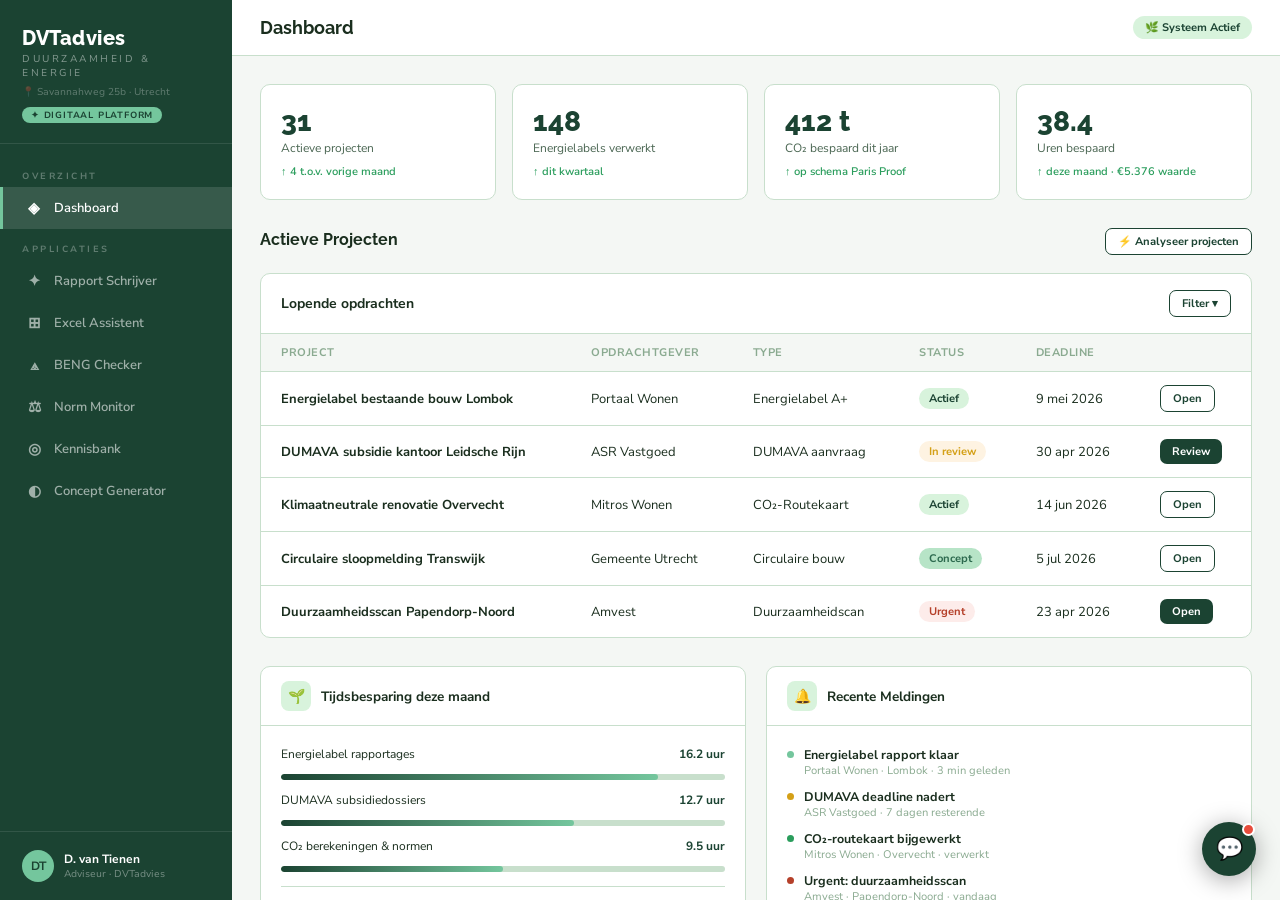
==== Enterprise Platforms/dvtadvies/index.html @ 42960a3e "Split dashboard pages into separate CSS and JS assets" ====
<!DOCTYPE html>
<html lang="nl">
<head>
<meta charset="UTF-8">
<meta name="viewport" content="width=device-width, initial-scale=1.0">
<title>DVTadvies Digitaal Platform</title>
<link href="https://fonts.googleapis.com/css2?family=Raleway:wght@400;600;700;800&family=Nunito+Sans:ital,wght@0,300;0,400;0,600;0,700;1,400&display=swap" rel="stylesheet">

<link rel="stylesheet" href="styles.css">
</head>
<body>
<div class="sidebar">
  <div class="logo-area">
    <div class="logo-text">DVTadvies</div>
    <div class="logo-sub">Duurzaamheid &amp; Energie</div>
    <div class="logo-loc">📍 Savannahweg 25b · Utrecht</div>
    <div class="ai-pill">✦ Digitaal Platform</div>
  </div>
  <nav class="nav">
    <div class="nav-section">Overzicht</div>
    <div class="nav-item active" onclick="show('dashboard',this)"><span class="nav-icon">◈</span> Dashboard</div>
    <div class="nav-section">Applicaties</div>
    <div class="nav-item" onclick="show('rapport',this)"><span class="nav-icon">✦</span> Rapport Schrijver</div>
    <div class="nav-item" onclick="show('excel',this)"><span class="nav-icon">⊞</span> Excel Assistent</div>
    <div class="nav-item" onclick="show('beng',this)"><span class="nav-icon">⟁</span> BENG Checker</div>
    <div class="nav-item" onclick="show('normen',this)"><span class="nav-icon">⚖</span> Norm Monitor</div>
    <div class="nav-item" onclick="show('kennis',this)"><span class="nav-icon">◎</span> Kennisbank</div>
    <div class="nav-item" onclick="show('concept',this)"><span class="nav-icon">◐</span> Concept Generator</div>
  </nav>
  <div class="sidebar-footer">
    <div class="user-block">
      <div class="user-av">DT</div>
      <div><div class="user-name">D. van Tienen</div><div class="user-role">Adviseur · DVTadvies</div></div>
    </div>
  </div>
</div>

<div class="main">
  <div class="topbar">
    <div class="page-title" id="ptitle">Dashboard</div>
    <div class="topbar-right">
      <div class="topbar-badge">🌿 Systeem Actief</div>
    </div>
  </div>
  <div class="content">

    <!-- DASHBOARD -->
    <div class="page active" id="page-dashboard">
      <div class="cards-grid">
        <div class="stat-card"><div class="stat-num">31</div><div class="stat-label">Actieve projecten</div><div class="stat-delta up">↑ 4 t.o.v. vorige maand</div></div>
        <div class="stat-card"><div class="stat-num">148</div><div class="stat-label">Energielabels verwerkt</div><div class="stat-delta up">↑ dit kwartaal</div></div>
        <div class="stat-card"><div class="stat-num">412 t</div><div class="stat-label">CO₂ bespaard dit jaar</div><div class="stat-delta up">↑ op schema Paris Proof</div></div>
        <div class="stat-card"><div class="stat-num">38.4</div><div class="stat-label">Uren bespaard</div><div class="stat-delta up">↑ deze maand · €5.376 waarde</div></div>
      </div>
      <div class="section-header"><div class="section-title">Actieve Projecten</div><button class="btn btn-outline btn-sm" onclick="qaAnalyse()">⚡ Analyseer projecten</button></div>
      <div class="table-card">
        <div class="table-header"><div class="table-title">Lopende opdrachten</div><button class="btn btn-outline btn-sm">Filter ▾</button></div>
        <table>
          <tr><th>Project</th><th>Opdrachtgever</th><th>Type</th><th>Status</th><th>Deadline</th><th></th></tr>
          <tr><td><strong>Energielabel bestaande bouw Lombok</strong></td><td>Portaal Wonen</td><td>Energielabel A+</td><td><span class="pill p-green">Actief</span></td><td>9 mei 2026</td><td><button class="btn btn-outline btn-sm">Open</button></td></tr>
          <tr><td><strong>DUMAVA subsidie kantoor Leidsche Rijn</strong></td><td>ASR Vastgoed</td><td>DUMAVA aanvraag</td><td><span class="pill p-amber">In review</span></td><td>30 apr 2026</td><td><button class="btn btn-primary btn-sm">Review</button></td></tr>
          <tr><td><strong>Klimaatneutrale renovatie Overvecht</strong></td><td>Mitros Wonen</td><td>CO₂-Routekaart</td><td><span class="pill p-green">Actief</span></td><td>14 jun 2026</td><td><button class="btn btn-outline btn-sm">Open</button></td></tr>
          <tr><td><strong>Circulaire sloopmelding Transwijk</strong></td><td>Gemeente Utrecht</td><td>Circulaire bouw</td><td><span class="pill p-sage">Concept</span></td><td>5 jul 2026</td><td><button class="btn btn-outline btn-sm">Open</button></td></tr>
          <tr><td><strong>Duurzaamheidsscan Papendorp-Noord</strong></td><td>Amvest</td><td>Duurzaamheidscan</td><td><span class="pill p-red">Urgent</span></td><td>23 apr 2026</td><td><button class="btn btn-primary btn-sm">Open</button></td></tr>
        </table>
      </div>
      <div class="panel-grid">
        <div class="panel">
          <div class="panel-head"><div class="panel-icon">🌱</div><div class="panel-title">Tijdsbesparing deze maand</div></div>
          <div class="panel-body">
            <div style="margin-bottom:12px;"><div style="display:flex;justify-content:space-between;font-size:12px;margin-bottom:4px;"><span>Energielabel rapportages</span><span style="font-weight:700;color:var(--forest)">16.2 uur</span></div><div class="prog-wrap"><div class="prog-bar" style="width:85%"></div></div></div>
            <div style="margin-bottom:12px;"><div style="display:flex;justify-content:space-between;font-size:12px;margin-bottom:4px;"><span>DUMAVA subsidiedossiers</span><span style="font-weight:700;color:var(--forest)">12.7 uur</span></div><div class="prog-wrap"><div class="prog-bar" style="width:66%"></div></div></div>
            <div><div style="display:flex;justify-content:space-between;font-size:12px;margin-bottom:4px;"><span>CO₂ berekeningen &amp; normen</span><span style="font-weight:700;color:var(--forest)">9.5 uur</span></div><div class="prog-wrap"><div class="prog-bar" style="width:50%"></div></div></div>
            <div style="margin-top:14px;padding-top:12px;border-top:1px solid var(--border);font-size:13px;"><strong style="color:var(--forest);font-size:18px;font-family:'Raleway',sans-serif;">38.4 uur</strong> <span style="color:var(--mid)">bespaard · €5.376 waarde</span></div>
          </div>
        </div>
        <div class="panel">
          <div class="panel-head"><div class="panel-icon">🔔</div><div class="panel-title">Recente Meldingen</div></div>
          <div class="panel-body">
            <div style="display:flex;flex-direction:column;gap:10px;">
              <div style="display:flex;gap:10px;"><div style="width:7px;height:7px;border-radius:50%;background:var(--sage);margin-top:5px;flex-shrink:0;"></div><div><div style="font-size:12.5px;font-weight:700;">Energielabel rapport klaar</div><div style="font-size:11px;color:var(--soft);">Portaal Wonen · Lombok · 3 min geleden</div></div></div>
              <div style="display:flex;gap:10px;"><div style="width:7px;height:7px;border-radius:50%;background:var(--amber);margin-top:5px;flex-shrink:0;"></div><div><div style="font-size:12.5px;font-weight:700;">DUMAVA deadline nadert</div><div style="font-size:11px;color:var(--soft);">ASR Vastgoed · 7 dagen resterende</div></div></div>
              <div style="display:flex;gap:10px;"><div style="width:7px;height:7px;border-radius:50%;background:var(--green);margin-top:5px;flex-shrink:0;"></div><div><div style="font-size:12.5px;font-weight:700;">CO₂-routekaart bijgewerkt</div><div style="font-size:11px;color:var(--soft);">Mitros Wonen · Overvecht · verwerkt</div></div></div>
              <div style="display:flex;gap:10px;"><div style="width:7px;height:7px;border-radius:50%;background:var(--red);margin-top:5px;flex-shrink:0;"></div><div><div style="font-size:12.5px;font-weight:700;">Urgent: duurzaamheidsscan</div><div style="font-size:11px;color:var(--soft);">Amvest · Papendorp-Noord · vandaag</div></div></div>
            </div>
          </div>
        </div>
      </div>
    </div>

    <!-- RAPPORT SCHRIJVER -->
    <div class="page" id="page-rapport">
      <div class="panel-grid">
        <div class="panel">
          <div class="panel-head"><div class="panel-icon">✦</div><div class="panel-title">Rapport configuratie</div></div>
          <div class="panel-body">
            <div style="margin-bottom:14px;"><label class="lbl">Rapport type</label>
              <div class="report-type-grid">
                <div class="rt-btn sel" onclick="selRT(this)"><div class="rt-title">Energielabel Rapport</div><div class="rt-sub">NTA 8800 · bestaande bouw</div></div>
                <div class="rt-btn" onclick="selRT(this)"><div class="rt-title">DUMAVA Subsidieadvies</div><div class="rt-sub">Aanvraagdossier &amp; begroting</div></div>
                <div class="rt-btn" onclick="selRT(this)"><div class="rt-title">Duurzaamheidsscan</div><div class="rt-sub">Nulmeting + maatregelplan</div></div>
                <div class="rt-btn" onclick="selRT(this)"><div class="rt-title">CO₂-Routekaart</div><div class="rt-sub">Klimaatneutraal 2030/2050</div></div>
              </div>
            </div>
            <div style="margin-bottom:12px;"><label class="lbl">Project naam</label><input class="inp" type="text" value="Duurzaamheidsscan Papendorp-Noord"></div>
            <div style="margin-bottom:12px;"><label class="lbl">Opdrachtgever</label><input class="inp" type="text" value="Amvest Vastgoed BV"></div>
            <div style="margin-bottom:14px;"><label class="lbl">Projectomschrijving</label><textarea class="inp ta">Bestaand kantoorcomplex 4.200 m² BVO, bouwjaar 1997. Huidige energielabel C. Scope: volledige nulmeting duurzaamheid, maatregelplan naar label A, berekening CO₂-reductie en DUMAVA subsidie haalbaarheid.</textarea></div>
            <button class="btn btn-primary" style="width:100%;" onclick="genRapport()">🌿 Genereer rapport</button>
          </div>
        </div>
        <div class="panel">
          <div class="panel-head"><div class="panel-icon">📄</div><div class="panel-title">Rapport Output</div></div>
          <div class="panel-body">
            <div id="rp-prog" style="display:none;"><div class="prog-wrap"><div class="prog-bar" id="rpbar" style="width:0%"></div></div><div style="font-size:11px;color:var(--mid);margin-top:4px;" id="rp-lbl">Verwerken...</div></div>
            <div class="out-box" id="rp-out"><span style="color:var(--soft);">Selecteer rapporttype en klik op genereren. Het platform stelt automatisch een volledig Nederlandstalig duurzaamheidsrapport op conform DVTadvies-templates en actuele normen (NTA 8800, DUMAVA, Paris Proof).</span></div>
            <div id="rp-acts" style="display:none;margin-top:12px;gap:8px;flex-wrap:wrap;"></div>
          </div>
        </div>
      </div>
    </div>

    <!-- EXCEL ASSISTENT -->
    <div class="page" id="page-excel">
      <div class="panel-grid">
        <div class="panel">
          <div class="panel-head"><div class="panel-icon">⊞</div><div class="panel-title">Excel uploaden of plakken</div></div>
          <div class="panel-body">
            <div class="drop-zone" onclick="loadXLS()"><div style="font-size:28px;margin-bottom:8px;">📊</div><div style="font-size:13px;color:var(--mid);font-weight:600;">Sleep uw Excel bestand hiernaartoe</div><div style="font-size:11px;color:var(--soft);margin-top:3px;">of klik om te bladeren · .xlsx .xls .csv</div></div>
            <div style="text-align:center;font-size:12px;color:var(--soft);margin-bottom:10px;">— of laad demo bestand —</div>
            <button class="btn btn-outline" style="width:100%;margin-bottom:12px;" onclick="loadXLS()">📂 Laad demo: energielabel_berekening.xlsx</button>
            <div style="margin-bottom:12px;"><label class="lbl">Instructie</label><textarea class="inp ta" style="min-height:60px;">Vul ontbrekende energieprestatie-indicatoren in via NTA 8800, bereken het totale energiegebruik per m² en stel het voorlopige energielabel vast.</textarea></div>
            <button class="btn btn-primary" style="width:100%;" onclick="procXLS()">🌿 Verwerk automatisch</button>
          </div>
        </div>
        <div class="panel">
          <div class="panel-head"><div class="panel-icon">✨</div><div class="panel-title">Resultaat</div></div>
          <div class="panel-body" id="xls-body"><div style="color:var(--soft);font-size:13px;text-align:center;padding:20px 0;">Upload of laad een Excel bestand om te beginnen.</div></div>
        </div>
      </div>
    </div>

    <!-- BENG CHECKER -->
    <div class="page" id="page-beng">
      <div class="panel-grid">
        <div class="panel">
          <div class="panel-head"><div class="panel-icon">⟁</div><div class="panel-title">BENG Invoer — Bestaande Bouw</div></div>
          <div class="panel-body">
            <div class="beng-grid">
              <div><label class="lbl">Gebouwtype</label><select class="inp" style="padding:8px 10px;"><option>Woongebouw bestaand</option><option>Kantoor bestaand</option><option>Woning (rijtjeshuis)</option><option>Appartementencomplex</option><option>Zorggebouw</option></select></div>
              <div><label class="lbl">Gebruiksoppervlak m²</label><input type="number" value="4200" class="inp" style="padding:8px 10px;"></div>
              <div><label class="lbl">Bouwjaar</label><input type="number" value="1997" class="inp" style="padding:8px 10px;"></div>
              <div><label class="lbl">Huidig energielabel</label><select class="inp" style="padding:8px 10px;"><option>C</option><option>D</option><option>E</option><option>F</option><option>G</option><option>B</option><option>A</option></select></div>
              <div><label class="lbl">Rc gevel na renovatie (m²K/W)</label><input type="number" value="4.5" step="0.1" class="inp" style="padding:8px 10px;"></div>
              <div><label class="lbl">Warmtepomp COP</label><input type="number" value="3.9" step="0.1" class="inp" style="padding:8px 10px;"></div>
            </div>
            <div style="margin-bottom:14px;"><label class="lbl">Duurzame energiesystemen</label>
              <div style="display:flex;flex-wrap:wrap;gap:12px;">
                <label style="display:flex;align-items:center;gap:5px;font-size:12px;cursor:pointer;"><input type="checkbox" checked> Warmtepomp</label>
                <label style="display:flex;align-items:center;gap:5px;font-size:12px;cursor:pointer;"><input type="checkbox" checked> PV panelen</label>
                <label style="display:flex;align-items:center;gap:5px;font-size:12px;cursor:pointer;"><input type="checkbox"> WKO systeem</label>
                <label style="display:flex;align-items:center;gap:5px;font-size:12px;cursor:pointer;"><input type="checkbox" checked> WTW ventilatie</label>
                <label style="display:flex;align-items:center;gap:5px;font-size:12px;cursor:pointer;"><input type="checkbox"> Groendak</label>
              </div>
            </div>
            <button class="btn btn-primary" style="width:100%;" onclick="checkBENG()">⟁ Bereken BENG indicatoren</button>
          </div>
        </div>
        <div class="panel">
          <div class="panel-head"><div class="panel-icon">✅</div><div class="panel-title">BENG Resultaten &amp; Labelprognose</div></div>
          <div class="panel-body" id="beng-body"><div style="color:var(--soft);font-size:13px;text-align:center;padding:20px 0;">Vul de invoergegevens in en klik op berekenen om de BENG indicatoren en het verwachte energielabel te zien.</div></div>
        </div>
      </div>
    </div>

    <!-- NORM MONITOR -->
    <div class="page" id="page-normen">
      <div class="section-header"><div class="section-title">Actuele regelgeving · Duurzaamheid &amp; Energielabels</div><div class="topbar-badge" style="font-size:11px;">🌿 4 nieuwe updates</div></div>
      <div class="norm-list">
        <div class="norm-item" style="border-left:3px solid var(--green);">
          <div class="norm-date">21 apr<br>2026</div>
          <div><div class="ntitle">DUMAVA 2026 — Subsidieregeling uitgebreid</div><div class="nsub">Maximale subsidie verhoogd naar €7,5 mln per aanvraag. Nieuwe categorieën voor warmtenetten en circulaire sloop. Aanvragen open t/m 30 juni 2026.</div><span class="ntag t-dumava">DUMAVA</span><div style="margin-top:8px;"><button class="btn btn-primary btn-sm">Bekijk impact voor mijn projecten</button></div></div>
        </div>
        <div class="norm-item" style="border-left:3px solid var(--amber);">
          <div class="norm-date">10 apr<br>2026</div>
          <div><div class="ntitle">Verplicht energielabel C voor kantoren per 2027</div><div class="nsub">Energielabelverplichting kantoren aangescherpt: label C minimaal per 1 januari 2027, label A in 2030. Geldt voor gebouwen ≥100 m² BVO in gebruik als kantoor.</div><span class="ntag t-label">Energielabel</span><div style="margin-top:8px;"><button class="btn btn-outline btn-sm">Check mijn kantorenportefeuille</button></div></div>
        </div>
        <div class="norm-item" style="border-left:3px solid var(--forest);">
          <div class="norm-date">5 apr<br>2026</div>
          <div><div class="ntitle">Paris Proof 2030 — sectorale CO₂ doelstellingen</div><div class="nsub">DGBC publiceert aangescherpte Paris Proof targets. Woningen: max 50 kWh/m²/jr in 2030. Kantoren: max 55 kWh/m²/jr. Monitoring via jaarlijkse EPV-rapportage.</div><span class="ntag t-paris">Paris Proof</span></div>
        </div>
        <div class="norm-item" style="border-left:3px solid #1A6A9A;">
          <div class="norm-date">28 mrt<br>2026</div>
          <div><div class="ntitle">Bbl wijziging: circulaire sloop verplicht bij renovatie</div><div class="nsub">Materiaalpasspoort verplicht bij renovaties &gt;500 m² BVO vanaf 1 jan 2027. Bouwstofverklaring voor hergebruikte materialen vereist.</div><span class="ntag t-circ">Circulair</span><div style="margin-top:8px;"><button class="btn btn-outline btn-sm">Circulaire checklist ophalen</button></div></div>
        </div>
        <div class="norm-item" style="border-left:3px solid var(--forest-mid);">
          <div class="norm-date">15 mrt<br>2026</div>
          <div><div class="ntitle">NTA 8800:2026 update — bepalingsmethode bestaande bouw</div><div class="nsub">Herziene NTA 8800 met verbeterde rekenmethodiek voor installatiesystemen en warmtepompen. Impact op definitieve energielabelberekening bestaand vastgoed.</div><span class="ntag t-beng">NTA 8800</span><span class="ntag t-label" style="margin-left:4px;">Energielabel</span></div>
        </div>
      </div>
    </div>

    <!-- KENNISBANK -->
    <div class="page" id="page-kennis">
      <div class="search-bar">
        <input class="inp" type="text" id="kb-q" placeholder="Zoek in 280+ projecten en documenten..." value="energielabel bestaande bouw DUMAVA subsidie" style="flex:1;">
        <button class="btn btn-primary" onclick="searchKB()">🌿 Zoeken</button>
      </div>
      <div style="font-size:12px;color:var(--soft);margin-bottom:14px;" id="kb-meta"></div>
      <div id="kb-results"></div>
    </div>

    <!-- CONCEPT GENERATOR -->
    <div class="page" id="page-concept">
      <div class="panel-grid">
        <div class="panel">
          <div class="panel-head"><div class="panel-icon">◐</div><div class="panel-title">Concept configuratie</div></div>
          <div class="panel-body">
            <div style="margin-bottom:14px;"><label class="lbl">Gebouwtype</label>
              <select class="inp" id="cg-type" style="padding:8px 10px;">
                <option>Kantoor</option>
                <option>Woning</option>
                <option>Zorggebouw</option>
                <option>School</option>
                <option>Logistiek</option>
                <option>Horeca / Hotel</option>
              </select>
            </div>
            <div style="margin-bottom:14px;"><label class="lbl">Gebruiksoppervlak (m²)</label><input class="inp" type="number" id="cg-m2" value="2500" style="padding:8px 10px;"></div>
            <div style="margin-bottom:18px;"><label class="lbl">Bouwstaat</label>
              <select class="inp" id="cg-state" style="padding:8px 10px;">
                <option>Nieuwbouw</option>
                <option>Renovatie bestaande bouw</option>
                <option>Transformatie (functiewijziging)</option>
              </select>
            </div>
            <button class="btn btn-primary" style="width:100%;" onclick="genConcept()">🌿 Genereer concepten</button>
          </div>
        </div>
        <div class="panel">
          <div class="panel-head"><div class="panel-icon">💡</div><div class="panel-title">Systeem suggesties</div></div>
          <div class="panel-body" id="cg-out"><div style="color:var(--soft);font-size:13px;text-align:center;padding:20px 0;">Vul de parameters in en klik op genereren voor conceptuele systeemopties.</div></div>
        </div>
      </div>
    </div>

  </div>
</div>

<!-- QA OVERLAY -->
<div class="qa-ov" id="qaOv">
  <div class="qa-modal">
    <div class="qa-mhead">
      <div class="qa-title">⚡ QA Analyse — Projecten</div>
      <button class="qa-close" onclick="closeQA()">✕</button>
    </div>
    <div id="qa-badge-wrap"></div>
    <div class="qa-list" id="qa-list"></div>
  </div>
</div>

<!-- CHATBOT WIDGET -->
<div class="chat-float">
  <button class="chat-btn" onclick="toggleChat()" title="Assistent">💬<span class="chat-dot"></span></button>
</div>
<div class="chat-win" id="chatWin">
  <div class="chat-head">
    <div><div class="chat-head-name">DVTadvies Assistent</div><div class="chat-head-sub">🟢 Online &middot; stel gerust een vraag</div></div>
    <button class="chat-close" onclick="toggleChat()">&#215;</button>
  </div>
  <div class="chat-msgs" id="chatMsgs"></div>
  <div class="chat-chips" id="chatChips"></div>
  <div class="chat-inp-row">
    <input class="cinp" id="chatInp" placeholder="Stel een vraag..." onkeydown="if(event.key==='Enter')sendChat()">
    <button class="csend" onclick="sendChat()">&#8593;</button>
  </div>
</div>

  <script src="script.js" defer></script>
</body>
</html>
---- Enterprise Platforms/dvtadvies/styles.css ----
:root{
  --forest:#1B4332;--forest-mid:#2D6A4F;--forest-light:#D8F3DC;--forest-glow:#52B788;
  --sage:#74C69D;--sage-soft:#B7E4C7;--cream:#F4F7F4;--white:#FFFFFF;
  --text:#1A2E1E;--mid:#4A6652;--soft:#8AAA90;--border:#C8DFCC;
  --accent:#52B788;--accent-soft:#D8F3DC;--green:#2A9D5C;--amber:#D4A017;--red:#B5402A;
}
*{margin:0;padding:0;box-sizing:border-box;}
body{font-family:'Nunito Sans',sans-serif;background:var(--cream);color:var(--text);display:flex;height:100vh;overflow:hidden;font-size:14px;min-width:1200px;}
.sidebar{width:232px;background:var(--forest);display:flex;flex-direction:column;flex-shrink:0;}
.logo-area{padding:26px 22px 20px;border-bottom:1px solid rgba(255,255,255,.1);}
.logo-text{font-family:'Raleway',sans-serif;font-size:20px;font-weight:800;color:#fff;letter-spacing:.5px;}
.logo-sub{font-size:10px;color:rgba(255,255,255,.45);letter-spacing:2.5px;text-transform:uppercase;margin-top:2px;}
.logo-loc{font-size:10px;color:rgba(255,255,255,.3);margin-top:5px;}
.ai-pill{display:inline-block;background:var(--sage);color:var(--forest);font-size:9px;font-weight:700;padding:2px 9px;border-radius:20px;margin-top:8px;letter-spacing:.8px;text-transform:uppercase;}
.nav{padding:12px 0;flex:1;}
.nav-section{font-size:9px;letter-spacing:2.5px;text-transform:uppercase;color:rgba(255,255,255,.3);padding:14px 22px 5px;font-weight:700;}
.nav-item{display:flex;align-items:center;gap:11px;padding:11px 22px;color:rgba(255,255,255,.58);font-size:13px;font-weight:600;cursor:pointer;transition:all .18s;border-left:3px solid transparent;}
.nav-item:hover{color:#fff;background:rgba(255,255,255,.07);}
.nav-item.active{color:#fff;background:rgba(255,255,255,.12);border-left-color:var(--sage);}
.nav-icon{font-size:15px;width:18px;text-align:center;flex-shrink:0;}
.sidebar-footer{padding:18px 22px;border-top:1px solid rgba(255,255,255,.1);}
.user-block{display:flex;align-items:center;gap:10px;}
.user-av{width:32px;height:32px;border-radius:50%;background:var(--sage);display:flex;align-items:center;justify-content:center;font-size:12px;font-weight:700;color:var(--forest);flex-shrink:0;}
.user-name{font-size:12px;font-weight:700;color:#fff;}
.user-role{font-size:10px;color:rgba(255,255,255,.4);}
.main{flex:1;display:flex;flex-direction:column;overflow:hidden;}
.topbar{background:var(--white);border-bottom:1px solid var(--border);padding:0 28px;height:56px;display:flex;align-items:center;justify-content:space-between;flex-shrink:0;}
.page-title{font-family:'Raleway',sans-serif;font-size:18px;font-weight:700;color:var(--text);}
.topbar-right{display:flex;align-items:center;gap:14px;}
.topbar-badge{background:var(--forest-light);color:var(--forest);font-size:11px;font-weight:700;padding:4px 12px;border-radius:20px;}
.content{flex:1;overflow-y:auto;padding:28px;}
.cards-grid{display:grid;grid-template-columns:repeat(4,1fr);gap:16px;margin-bottom:28px;}
.stat-card{background:var(--white);border:1px solid var(--border);border-radius:10px;padding:20px;}
.stat-num{font-family:'Raleway',sans-serif;font-size:28px;font-weight:800;color:var(--forest);}
.stat-label{font-size:12px;color:var(--mid);margin-top:2px;}
.stat-delta{font-size:11px;margin-top:8px;font-weight:600;}
.up{color:var(--green);}
.warn{color:var(--amber);}
.section-header{display:flex;align-items:baseline;justify-content:space-between;margin-bottom:18px;}
.section-title{font-family:'Raleway',sans-serif;font-size:16px;font-weight:700;}
.table-card{background:var(--white);border:1px solid var(--border);border-radius:10px;overflow:hidden;margin-bottom:28px;}
.table-header{padding:16px 20px;border-bottom:1px solid var(--border);display:flex;align-items:center;justify-content:space-between;}
.table-title{font-weight:700;font-size:14px;}
.btn{padding:8px 16px;border-radius:7px;font-size:12px;font-weight:700;cursor:pointer;transition:all .18s;border:none;font-family:inherit;}
.btn-primary{background:var(--forest);color:#fff;}
.btn-primary:hover{background:var(--forest-mid);}
.btn-outline{background:#fff;color:var(--forest);border:1.5px solid var(--forest);}
.btn-outline:hover{background:var(--forest-light);}
.btn-sm{padding:5px 12px;font-size:11px;}
table{width:100%;border-collapse:collapse;}
th{text-align:left;padding:11px 20px;font-size:11px;font-weight:700;letter-spacing:.5px;text-transform:uppercase;color:var(--soft);background:var(--cream);border-bottom:1px solid var(--border);}
td{padding:13px 20px;font-size:13px;border-bottom:1px solid var(--border);}
tr:last-child td{border-bottom:none;}
tr:hover td{background:#F0F8F2;}
.pill{display:inline-block;padding:3px 10px;border-radius:20px;font-size:11px;font-weight:700;}
.p-green{background:#D8F3DC;color:var(--forest);}
.p-amber{background:#FEF3E2;color:var(--amber);}
.p-sage{background:var(--sage-soft);color:var(--forest-mid);}
.p-red{background:#FDECEA;color:var(--red);}
.panel-grid{display:grid;grid-template-columns:1fr 1fr;gap:20px;margin-bottom:28px;}
.panel{background:var(--white);border:1px solid var(--border);border-radius:10px;overflow:hidden;}
.panel-head{padding:14px 20px;border-bottom:1px solid var(--border);display:flex;align-items:center;gap:10px;}
.panel-icon{width:30px;height:30px;border-radius:8px;background:var(--forest-light);color:var(--forest);display:flex;align-items:center;justify-content:center;font-size:14px;}
.panel-title{font-weight:700;font-size:13.5px;}
.panel-body{padding:20px;}
.report-type-grid{display:grid;grid-template-columns:1fr 1fr;gap:10px;margin-bottom:16px;}
.rt-btn{padding:12px;border-radius:8px;border:1.5px solid var(--border);background:#fff;cursor:pointer;text-align:left;transition:all .18s;}
.rt-btn:hover,.rt-btn.sel{border-color:var(--forest);background:var(--forest-light);}
.rt-title{font-size:12px;font-weight:700;}
.rt-sub{font-size:10px;color:var(--soft);margin-top:2px;}
.lbl{font-size:11px;font-weight:700;color:var(--mid);margin-bottom:5px;display:block;letter-spacing:.3px;text-transform:uppercase;}
.inp{width:100%;border:1.5px solid var(--border);border-radius:7px;padding:10px 12px;font-size:13px;font-family:inherit;color:var(--text);outline:none;transition:border-color .18s;background:#fff;}
.inp:focus{border-color:var(--forest-mid);}
.ta{resize:vertical;min-height:70px;}
.prog-wrap{background:var(--border);border-radius:20px;height:6px;overflow:hidden;margin:12px 0 6px;}
.prog-bar{height:100%;border-radius:20px;background:linear-gradient(90deg,var(--forest),var(--sage));transition:width .6s ease;}
.out-box{background:var(--cream);border-radius:8px;padding:14px;border:1px solid var(--border);font-size:12.5px;line-height:1.75;color:var(--mid);min-height:80px;}
.drop-zone{border:2px dashed var(--border);border-radius:10px;padding:28px;text-align:center;cursor:pointer;transition:all .18s;margin-bottom:16px;}
.drop-zone:hover{border-color:var(--forest-mid);background:var(--forest-light);}
.xls-preview{background:#fff;border:1px solid var(--border);border-radius:8px;overflow:hidden;margin-bottom:12px;}
.xrow{display:grid;grid-template-columns:160px repeat(4,1fr);border-bottom:1px solid var(--border);font-size:11.5px;}
.xrow:last-child{border-bottom:none;}
.xcell{padding:7px 10px;border-right:1px solid var(--border);}
.xcell:last-child{border-right:none;}
.xhead .xcell{background:var(--forest);color:#fff;font-weight:700;font-size:10px;}
.xai{background:#D8F3DC;color:var(--forest);font-weight:700;}
.ai-chip{display:inline-flex;align-items:center;gap:4px;font-size:10px;color:var(--forest);background:var(--forest-light);padding:2px 8px;border-radius:20px;font-weight:700;}
.beng-grid{display:grid;grid-template-columns:1fr 1fr;gap:10px;margin-bottom:14px;}
.brow{display:flex;justify-content:space-between;align-items:center;padding:6px 0;border-bottom:1px solid rgba(27,67,50,.1);}
.brow:last-child{border-bottom:none;}
.brc{background:var(--forest-light);border-radius:8px;padding:12px;margin-bottom:10px;}
.norm-list{display:flex;flex-direction:column;gap:10px;}
.norm-item{display:flex;gap:12px;padding:14px;background:var(--white);border-radius:8px;border:1px solid var(--border);}
.norm-date{font-size:10px;color:var(--soft);white-space:nowrap;min-width:44px;font-weight:600;}
.ntitle{font-size:12.5px;font-weight:700;}
.nsub{font-size:11px;color:var(--mid);margin-top:2px;line-height:1.5;}
.ntag{display:inline-block;font-size:9px;font-weight:800;padding:2px 7px;border-radius:20px;margin-top:4px;text-transform:uppercase;letter-spacing:.4px;}
.t-dumava{background:#D8F3DC;color:var(--forest);}
.t-beng{background:var(--forest-light);color:var(--forest-mid);}
.t-paris{background:#FEF3E2;color:var(--amber);}
.t-circ{background:#E8F4FD;color:#1A6A9A;}
.t-label{background:#E9D8FD;color:#5A1FA0;}
.search-bar{display:flex;gap:8px;margin-bottom:16px;}
.kb-item{padding:14px;background:var(--white);border-radius:8px;border:1px solid var(--border);cursor:pointer;margin-bottom:10px;transition:all .18s;}
.kb-item:hover{border-color:var(--forest-mid);background:var(--forest-light);}
.kb-title{font-size:13px;font-weight:700;}
.kb-meta{font-size:11px;color:var(--soft);margin-top:2px;}
.kb-snip{font-size:12px;color:var(--mid);margin-top:6px;line-height:1.5;}
.match{float:right;font-size:10px;font-weight:800;color:var(--forest);background:var(--forest-light);padding:2px 8px;border-radius:20px;}
.page{display:none;}
.page.active{display:block;animation:fi .25s ease;}
@keyframes fi{from{opacity:0;transform:translateY(6px);}to{opacity:1;transform:translateY(0);}}
.qa-ov{position:fixed;inset:0;background:rgba(0,0,0,.55);z-index:2000;display:none;align-items:center;justify-content:center;}
.qa-ov.show{display:flex;}
.qa-modal{background:var(--white);border-radius:14px;width:640px;max-width:92vw;max-height:80vh;overflow-y:auto;box-shadow:0 16px 64px rgba(0,0,0,.35);border-top:4px solid var(--forest);}
.qa-mhead{padding:20px 24px 0;display:flex;align-items:center;justify-content:space-between;}
.qa-title{font-family:'Raleway',sans-serif;font-size:17px;font-weight:700;color:var(--forest);}
.qa-close{background:none;border:none;font-size:22px;cursor:pointer;color:var(--soft);}
.qa-badge{display:inline-flex;align-items:center;gap:6px;padding:5px 14px;border-radius:20px;font-size:12px;font-weight:700;margin:14px 24px;}
.qa-score-ok{background:#D8F3DC;color:var(--forest);}
.qa-score-warn{background:#FEF3E2;color:var(--amber);}
.qa-score-err{background:#FDECEA;color:var(--red);}
.qa-list{padding:0 24px 24px;display:flex;flex-direction:column;gap:10px;}
.qa-item{border-radius:9px;padding:13px 15px;border:1px solid var(--border);}
.qa-item-h{background:#FDECEA;border-color:#F5C0BB;}
.qa-item-m{background:#FEF3E2;border-color:#F2D79A;}
.qa-item-l{background:#EEF8F2;border-color:#A8DABC;}
.qa-risk{font-size:10px;font-weight:800;letter-spacing:.5px;text-transform:uppercase;}
.qa-risk-h{color:var(--red);}
.qa-risk-m{color:var(--amber);}
.qa-risk-l{color:var(--green);}
.qa-ititle{font-size:13px;font-weight:700;color:var(--text);margin:2px 0;}
.qa-isub{font-size:12px;color:var(--mid);}
.expl-btn{margin-top:10px;background:var(--forest-light);color:var(--forest);border:none;border-radius:7px;padding:6px 14px;font-size:11.5px;font-weight:700;cursor:pointer;font-family:inherit;transition:background .15s;}
.expl-btn:hover{background:var(--sage-soft);}
.expl-pan{display:none;background:var(--forest-light);border-radius:8px;padding:14px;font-size:12px;color:var(--forest);margin-top:6px;line-height:1.75;border:1px solid var(--sage-soft);}
.expl-pan.show{display:block;}
.expl-pan strong{color:var(--forest);}
.cmp-btn{margin-top:8px;background:var(--forest-light);color:var(--forest);border:1px solid var(--border);border-radius:7px;padding:5px 12px;font-size:11px;font-weight:700;cursor:pointer;font-family:inherit;}
.cmp-btn:hover{background:var(--sage-soft);}
.cmp-pan{display:none;background:var(--cream);border:1px solid var(--border);border-radius:8px;padding:12px;margin-top:6px;font-size:12px;}
.cmp-pan.show{display:block;}
.cmp-row{display:flex;justify-content:space-between;padding:4px 0;border-bottom:1px solid var(--border);}
.cmp-row:last-child{border-bottom:none;}
.cmp-key{color:var(--soft);font-weight:600;}
.cmp-val{color:var(--text);font-weight:700;}
.cg-grid{display:grid;grid-template-columns:1fr 1fr;gap:16px;margin-top:16px;}
.cg-card{background:var(--white);border:2px solid var(--border);border-radius:10px;padding:18px;transition:border-color .18s;}
.cg-card:hover{border-color:var(--forest-mid);}
.cg-name{font-family:'Raleway',sans-serif;font-size:14px;font-weight:700;color:var(--forest);margin-bottom:6px;}
.cg-desc{font-size:12px;color:var(--mid);margin-bottom:10px;line-height:1.6;}
.cg-pros,.cg-cons{font-size:11.5px;margin-bottom:6px;}
.cg-pros strong{color:var(--green);}
.cg-cons strong{color:var(--red);}
.pc-box{background:var(--cream);border-radius:8px;padding:12px;margin-top:10px;}

.chat-float{position:fixed;bottom:24px;right:24px;z-index:1000;}
.chat-btn{width:54px;height:54px;border-radius:50%;background:var(--forest);border:none;cursor:pointer;display:flex;align-items:center;justify-content:center;font-size:22px;box-shadow:0 4px 24px rgba(0,0,0,.35);transition:transform .2s;position:relative;}
.chat-btn:hover{transform:scale(1.08);}
.chat-dot{position:absolute;top:1px;right:1px;width:13px;height:13px;border-radius:50%;background:#E74C3C;border:2px solid var(--white);animation:chatpulse 2s infinite;}
@keyframes chatpulse{0%,100%{opacity:1}50%{opacity:.35}}
.chat-win{position:fixed;bottom:90px;right:24px;width:330px;background:var(--white);border:1px solid var(--border);border-radius:12px;display:none;flex-direction:column;overflow:hidden;box-shadow:0 8px 36px rgba(0,0,0,.35);z-index:999;max-height:490px;}
.chat-win.open{display:flex;animation:chatIn .22s ease;}
@keyframes chatIn{from{opacity:0;transform:translateY(10px);}to{opacity:1;transform:translateY(0);}}
.chat-head{padding:14px 16px;background:var(--forest);display:flex;align-items:center;justify-content:space-between;flex-shrink:0;}
.chat-head-name{font-weight:600;color:#fff;font-size:14px;}
.chat-head-sub{font-size:11px;color:rgba(255,255,255,.72);margin-top:2px;}
.chat-close{background:none;border:none;color:rgba(255,255,255,.8);font-size:24px;cursor:pointer;line-height:1;padding:0;transition:color .15s;}
.chat-close:hover{color:#fff;}
.chat-msgs{flex:1;overflow-y:auto;padding:14px;display:flex;flex-direction:column;gap:8px;min-height:180px;}
.cmsg{max-width:88%;padding:9px 12px;border-radius:10px;font-size:13px;line-height:1.55;}
.cmsg-bot{background:var(--cream);color:var(--text);border-bottom-left-radius:3px;align-self:flex-start;}
.cmsg-user{background:var(--forest);color:#fff;border-bottom-right-radius:3px;align-self:flex-end;}
.cmsg-typing{display:flex;gap:5px;padding:10px 14px;align-items:center;background:var(--cream);border-radius:10px;border-bottom-left-radius:3px;align-self:flex-start;}
.cdot{width:7px;height:7px;border-radius:50%;background:var(--soft);animation:cdotb .9s infinite;}
.cdot:nth-child(2){animation-delay:.15s;}.cdot:nth-child(3){animation-delay:.3s;}
@keyframes cdotb{0%,60%,100%{transform:translateY(0);}30%{transform:translateY(-5px);}}
.chat-chips{display:flex;flex-wrap:wrap;gap:6px;padding:0 14px 10px;flex-shrink:0;}
.chip{padding:5px 11px;border-radius:20px;border:1.5px solid var(--forest);background:transparent;color:var(--forest);font-size:12px;cursor:pointer;font-family:inherit;transition:all .15s;white-space:nowrap;line-height:1.4;}
.chip:hover{background:var(--forest);color:#fff;border-color:var(--forest);}
.chat-inp-row{padding:10px 12px;border-top:1px solid var(--border);display:flex;gap:8px;flex-shrink:0;}
.cinp{flex:1;background:var(--cream);border:1.5px solid var(--border);border-radius:20px;padding:8px 13px;font-size:13px;color:var(--text);outline:none;font-family:inherit;}
.cinp:focus{border-color:var(--forest);}
.csend{background:var(--forest);border:none;border-radius:50%;width:34px;height:34px;min-width:34px;color:#fff;cursor:pointer;font-size:16px;display:flex;align-items:center;justify-content:center;transition:opacity .15s;}
.csend:hover{opacity:.82;}
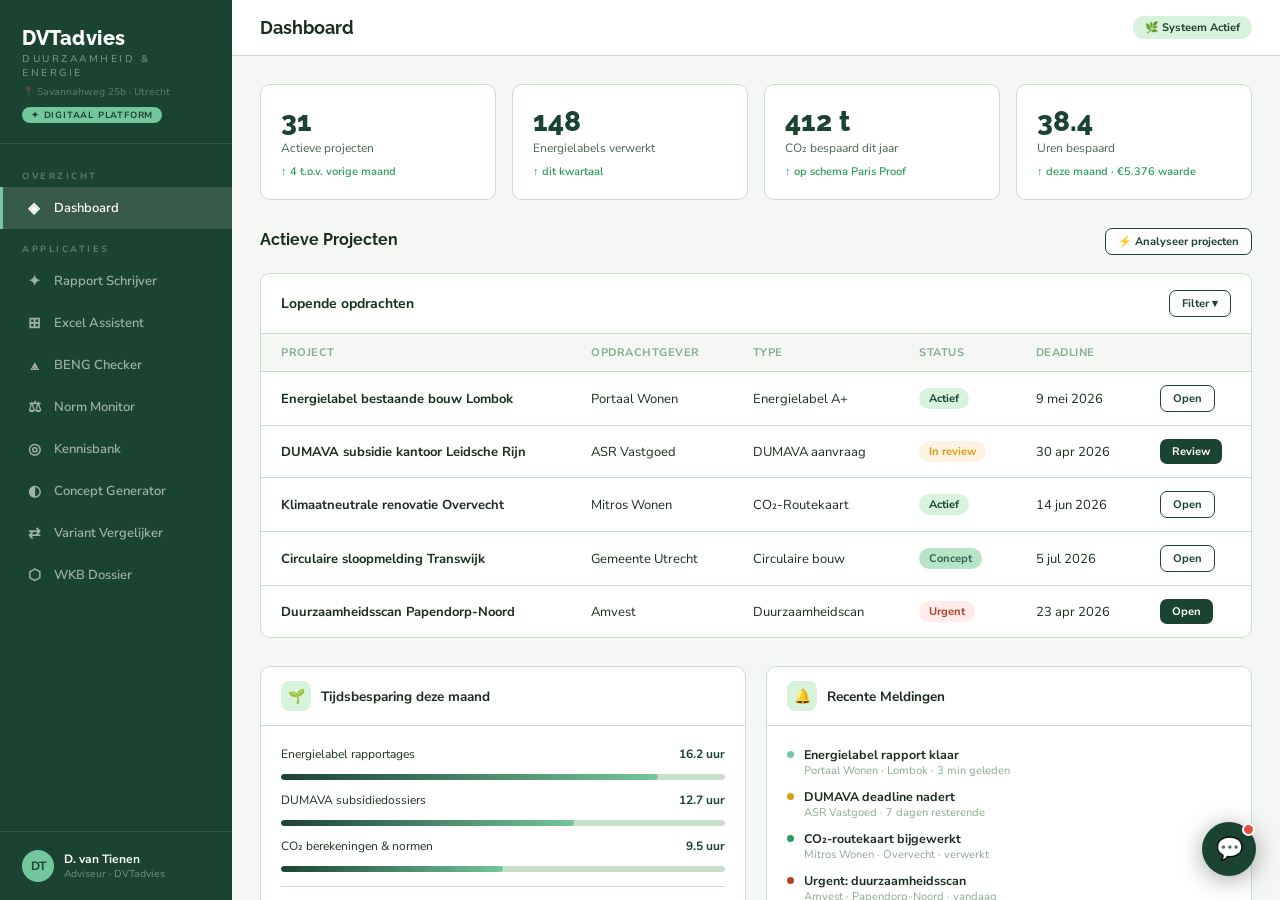
==== commit 3df8a74a: "Add Variant Vergelijker and WKB Dossier Builder to dia-groep, feniks, dvtadvies, nieman Targets the " ====
--- a/Enterprise Platforms/dvtadvies/index.html
+++ b/Enterprise Platforms/dvtadvies/index.html
@@ -26,6 +26,8 @@
     <div class="nav-item" onclick="show('normen',this)"><span class="nav-icon">⚖</span> Norm Monitor</div>
     <div class="nav-item" onclick="show('kennis',this)"><span class="nav-icon">◎</span> Kennisbank</div>
     <div class="nav-item" onclick="show('concept',this)"><span class="nav-icon">◐</span> Concept Generator</div>
+    <div class="nav-item" onclick="show('variant',this)"><span class="nav-icon">⇄</span> Variant Vergelijker</div>
+    <div class="nav-item" onclick="show('wkb',this)"><span class="nav-icon">⬡</span> WKB Dossier</div>
   </nav>
   <div class="sidebar-footer">
     <div class="user-block">
@@ -243,6 +245,70 @@
       </div>
     </div>
 
+    <div class="page" id="page-variant">
+      <div class="panel" style="margin-bottom:20px;">
+        <div class="panel-head"><div class="panel-icon">⇄</div><div class="panel-title">Project context</div></div>
+        <div class="panel-body">
+          <div style="display:grid;grid-template-columns:2fr 1fr 1fr 1fr;gap:12px;align-items:end;">
+            <div><label class="lbl">Project</label><input class="inp" id="vc-proj" value="Papendorp-Noord Fase 1 kantoor" style="padding:8px 10px;"></div>
+            <div><label class="lbl">Huidig BENG 1</label><input class="inp" type="number" id="vc-b1" value="35" style="padding:8px 10px;"></div>
+            <div><label class="lbl">Huidig BENG 2</label><input class="inp" type="number" id="vc-b2" value="25" style="padding:8px 10px;"></div>
+            <div><label class="lbl">Huidig BENG 3</label><input class="inp" type="number" id="vc-b3" value="71" style="padding:8px 10px;"></div>
+          </div>
+        </div>
+      </div>
+      <div class="panel" style="margin-bottom:20px;">
+        <div class="panel-head"><div class="panel-icon">+</div><div class="panel-title">Varianten configureren</div></div>
+        <div class="panel-body">
+          <div class="vc-grid">
+            <div class="vc-card"><div class="vc-title">Variant A</div>
+              <div style="margin-bottom:8px;"><label class="lbl">Maatregel</label><input class="inp" value="PV 80 kWp (huidige staat)" style="padding:7px 10px;font-size:12px;"></div>
+              <div style="display:grid;grid-template-columns:1fr 1fr;gap:8px;">
+                <div><label class="lbl">Meerkosten</label><input class="inp" value="€ 0" style="padding:7px 10px;font-size:12px;"></div>
+                <div><label class="lbl">DUMAVA</label><select class="inp" style="padding:7px 10px;font-size:12px;"><option selected>Nee</option><option>Ja</option></select></div>
+              </div>
+            </div>
+            <div class="vc-card"><div class="vc-title">Variant B</div>
+              <div style="margin-bottom:8px;"><label class="lbl">Maatregel</label><input class="inp" value="PV uitbreiding 80 → 160 kWp" style="padding:7px 10px;font-size:12px;"></div>
+              <div style="display:grid;grid-template-columns:1fr 1fr;gap:8px;">
+                <div><label class="lbl">Meerkosten</label><input class="inp" value="€ 62.000" style="padding:7px 10px;font-size:12px;"></div>
+                <div><label class="lbl">DUMAVA</label><select class="inp" style="padding:7px 10px;font-size:12px;"><option>Nee</option><option selected>Ja</option></select></div>
+              </div>
+            </div>
+            <div class="vc-card"><div class="vc-title">Variant C</div>
+              <div style="margin-bottom:8px;"><label class="lbl">Maatregel</label><input class="inp" value="PV 160 kWp + WKO systeem" style="padding:7px 10px;font-size:12px;"></div>
+              <div style="display:grid;grid-template-columns:1fr 1fr;gap:8px;">
+                <div><label class="lbl">Meerkosten</label><input class="inp" value="€ 185.000" style="padding:7px 10px;font-size:12px;"></div>
+                <div><label class="lbl">DUMAVA</label><select class="inp" style="padding:7px 10px;font-size:12px;"><option selected>Nee</option><option>Ja</option></select></div>
+              </div>
+            </div>
+          </div>
+          <button class="btn btn-primary" style="width:100%;" onclick="variantAnalyse()">⇄ Analyseer varianten</button>
+        </div>
+      </div>
+      <div id="vc-result"></div>
+    </div>
+
+    <div class="page" id="page-wkb">
+      <div class="panel-grid">
+        <div class="panel">
+          <div class="panel-head"><div class="panel-icon">⬡</div><div class="panel-title">Project configuratie</div></div>
+          <div class="panel-body">
+            <div style="margin-bottom:12px;"><label class="lbl">Projectnaam</label><input class="inp" value="Overvecht Duurzaam Wooncomplex" style="padding:8px 10px;"></div>
+            <div style="margin-bottom:12px;"><label class="lbl">Opdrachtgever</label><input class="inp" value="Portaal Woonstichting" style="padding:8px 10px;"></div>
+            <div style="margin-bottom:12px;"><label class="lbl">Gevolgklasse</label><select class="inp" style="padding:8px 10px;"><option selected>Gevolgklasse 1 — Laag risico</option><option>Gevolgklasse 2 — Gemiddeld risico</option><option>Gevolgklasse 3 — Hoog risico</option></select></div>
+            <div style="margin-bottom:12px;"><label class="lbl">Gebruiksfunctie</label><select class="inp" style="padding:8px 10px;"><option selected>Woonfunctie</option><option>Kantoorfunctie</option><option>Gezondheidszorgfunctie</option></select></div>
+            <div style="margin-bottom:14px;"><label class="lbl">Bouwfase</label><select class="inp" style="padding:8px 10px;"><option>Initiatief / SO</option><option>Voorontwerp</option><option selected>Definitief Ontwerp</option><option>Bestek</option><option>Uitvoering</option><option>Oplevering</option></select></div>
+            <button class="btn btn-primary" style="width:100%;" onclick="wkbBuild()">⬡ Genereer WKB dossier</button>
+          </div>
+        </div>
+        <div class="panel">
+          <div class="panel-head"><div class="panel-icon">📋</div><div class="panel-title">WKB Checklist</div></div>
+          <div class="panel-body" id="wkb-body"><div style="color:var(--soft);font-size:13px;text-align:center;padding:20px 0;">Configureer het project en klik op genereren.</div></div>
+        </div>
+      </div>
+    </div>
+
   </div>
 </div>
 
--- a/Enterprise Platforms/dvtadvies/styles.css
+++ b/Enterprise Platforms/dvtadvies/styles.css
@@ -183,3 +183,21 @@
 .cinp:focus{border-color:var(--forest);}
 .csend{background:var(--forest);border:none;border-radius:50%;width:34px;height:34px;min-width:34px;color:#fff;cursor:pointer;font-size:16px;display:flex;align-items:center;justify-content:center;transition:opacity .15s;}
 .csend:hover{opacity:.82;}
+.vc-grid{display:grid;grid-template-columns:repeat(3,1fr);gap:16px;margin:0 0 20px;}
+.vc-card{background:var(--cream);border:2px solid var(--border);border-radius:10px;padding:16px;position:relative;transition:all .2s;}
+.vc-card.winner{border-color:var(--forest);background:var(--forest-light);}
+.vc-badge{position:absolute;top:-11px;left:50%;transform:translateX(-50%);font-size:9px;font-weight:700;padding:3px 10px;border-radius:20px;white-space:nowrap;text-transform:uppercase;letter-spacing:.5px;background:var(--forest-light);color:var(--forest);}
+.vc-title{font-size:13px;font-weight:700;margin-bottom:10px;padding-top:6px;}
+.vc-row{display:flex;justify-content:space-between;padding:5px 0;border-bottom:1px solid var(--border);font-size:12px;}
+.vc-row:last-of-type{border-bottom:none;}
+.vc-lbl{color:var(--mid);}
+.vc-ok{font-weight:700;color:var(--green);}
+.vc-warn{font-weight:700;color:var(--amber);}
+.vc-v{font-weight:600;}
+.wkb-item{display:flex;align-items:flex-start;gap:10px;padding:9px 12px;border-radius:7px;margin-bottom:6px;border:1px solid var(--border);}
+.wkb-ok{background:#F0FBF5;border-color:#B7E4C7;}
+.wkb-warn{background:#FEF3E2;border-color:#F6D860;}
+.wkb-miss{background:#FDECEA;border-color:#F5C0BC;}
+.wkb-ic{font-size:15px;flex-shrink:0;margin-top:1px;}
+.wkb-lbl{font-size:12.5px;font-weight:600;}
+.wkb-sub{font-size:11px;color:var(--mid);margin-top:1px;}
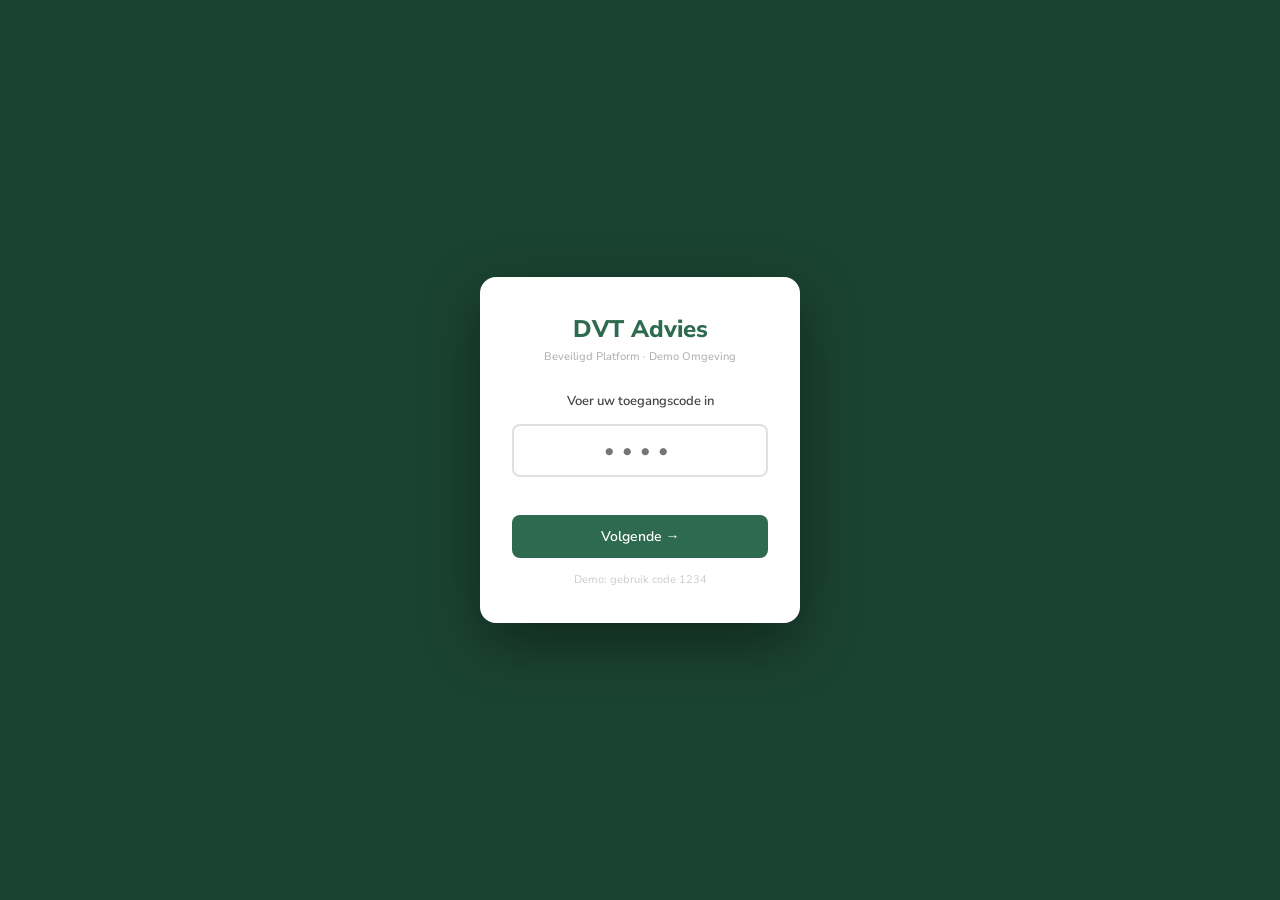
==== commit 1a2670d3: "Add passcode/2FA lock screen and demo notice to all 5 dashboards Each dashboard now opens with a bra" ====
--- a/Enterprise Platforms/dvtadvies/index.html
+++ b/Enterprise Platforms/dvtadvies/index.html
@@ -40,6 +40,7 @@
 <div class="main">
   <div class="topbar">
     <div class="page-title" id="ptitle">Dashboard</div>
+    <button class="mob-toggle" onclick="mobToggle()"><span></span><span></span><span></span></button>
     <div class="topbar-right">
       <div class="topbar-badge">🌿 Systeem Actief</div>
     </div>
@@ -180,11 +181,11 @@
       <div class="norm-list">
         <div class="norm-item" style="border-left:3px solid var(--green);">
           <div class="norm-date">21 apr<br>2026</div>
-          <div><div class="ntitle">DUMAVA 2026 — Subsidieregeling uitgebreid</div><div class="nsub">Maximale subsidie verhoogd naar €7,5 mln per aanvraag. Nieuwe categorieën voor warmtenetten en circulaire sloop. Aanvragen open t/m 30 juni 2026.</div><span class="ntag t-dumava">DUMAVA</span><div style="margin-top:8px;"><button class="btn btn-primary btn-sm">Bekijk impact voor mijn projecten</button></div></div>
+          <div><div class="ntitle">DUMAVA 2026 — Subsidieregeling uitgebreid</div><div class="nsub">Maximale subsidie verhoogd naar €7,5 mln per aanvraag. Nieuwe categorieën voor warmtenetten en circulaire sloop. Aanvragen open t/m 30 juni 2026.</div><span class="ntag t-dumava">DUMAVA</span><div style="margin-top:8px;"><button class="btn btn-primary btn-sm" onclick="normImpact(0,this)">Bekijk impact voor mijn projecten</button></div><div id="ni-0"></div></div>
         </div>
         <div class="norm-item" style="border-left:3px solid var(--amber);">
           <div class="norm-date">10 apr<br>2026</div>
-          <div><div class="ntitle">Verplicht energielabel C voor kantoren per 2027</div><div class="nsub">Energielabelverplichting kantoren aangescherpt: label C minimaal per 1 januari 2027, label A in 2030. Geldt voor gebouwen ≥100 m² BVO in gebruik als kantoor.</div><span class="ntag t-label">Energielabel</span><div style="margin-top:8px;"><button class="btn btn-outline btn-sm">Check mijn kantorenportefeuille</button></div></div>
+          <div><div class="ntitle">Verplicht energielabel C voor kantoren per 2027</div><div class="nsub">Energielabelverplichting kantoren aangescherpt: label C minimaal per 1 januari 2027, label A in 2030. Geldt voor gebouwen ≥100 m² BVO in gebruik als kantoor.</div><span class="ntag t-label">Energielabel</span><div style="margin-top:8px;"><button class="btn btn-outline btn-sm" onclick="normImpact(1,this)">Check mijn kantorenportefeuille</button></div><div id="ni-1"></div></div>
         </div>
         <div class="norm-item" style="border-left:3px solid var(--forest);">
           <div class="norm-date">5 apr<br>2026</div>
@@ -312,6 +313,30 @@
   </div>
 </div>
 
+<div id="lockScreen">
+  <div class="lock-card">
+    <div class="lock-title">DVT Advies</div>
+    <div class="lock-sub">Beveiligd Platform · Demo Omgeving</div>
+    <div id="lock-step1" class="lock-step">
+      <div class="lock-label">Voer uw toegangscode in</div>
+      <input class="lock-inp" id="lock-pin" type="password" maxlength="4" placeholder="••••" oninput="if(this.value.length===4)checkPin()">
+      <div class="lock-err" id="lock-err"></div>
+      <button class="lock-btn" onclick="checkPin()">Volgende →</button>
+      <div class="lock-hint">Demo: gebruik code 1234</div>
+    </div>
+    <div id="lock-step2" class="lock-step lock-fade">
+      <div style="font-size:28px;margin-bottom:12px;">📱</div>
+      <div class="lock-label">Twee-factor authenticatie</div>
+      <div style="font-size:12px;color:#999;margin-bottom:16px;">Voer de 6-cijferige code in<br>uit uw authenticator-app</div>
+      <input class="lock-inp" id="lock-otp" type="text" maxlength="6" placeholder="000000" oninput="if(this.value.replace(/\D/g,'').length>=6)checkOtp()" style="letter-spacing:4px;">
+      <div class="lock-err" id="lock-otp-err"></div>
+      <button class="lock-btn" onclick="checkOtp()">Verifiëren</button>
+      <div class="lock-hint">Demo: gebruik willekeurige 6 cijfers</div>
+    </div>
+  </div>
+</div>
+<div id="demoToast">✨ Deze functie is binnenkort beschikbaar in de volledige versie van het platform.</div>
+<div class="mob-overlay" id="mobOv" onclick="mobClose()"></div>
 <!-- QA OVERLAY -->
 <div class="qa-ov" id="qaOv">
   <div class="qa-modal">
--- a/Enterprise Platforms/dvtadvies/styles.css
+++ b/Enterprise Platforms/dvtadvies/styles.css
@@ -201,3 +201,45 @@
 .wkb-ic{font-size:15px;flex-shrink:0;margin-top:1px;}
 .wkb-lbl{font-size:12.5px;font-weight:600;}
 .wkb-sub{font-size:11px;color:var(--mid);margin-top:1px;}
+.mob-toggle{display:none;background:none;border:none;cursor:pointer;padding:6px;flex-direction:column;gap:5px;align-items:center;justify-content:center;}
+.mob-toggle span{display:block;width:22px;height:2px;background:currentColor;border-radius:1px;}
+.mob-overlay{display:none;position:fixed;inset:0;background:rgba(0,0,0,.45);z-index:800;}
+.mob-overlay.mob-open{display:block;}
+@media(max-width:768px){
+  body{flex-direction:column;overflow:auto;min-width:0 !important;}
+  .sidebar{position:fixed;left:-100%;top:0;bottom:0;z-index:900;transition:left .28s ease;width:75vw !important;max-width:290px;overflow-y:auto;}
+  .sidebar.mob-open{left:0;box-shadow:6px 0 32px rgba(0,0,0,.5);}
+  .mob-toggle{display:flex !important;}
+  .main{width:100%;min-width:0;}
+  .content{padding:12px;}
+  .topbar{padding:0 12px;}
+  .cards-grid{grid-template-columns:1fr 1fr !important;}
+  .panel-grid{grid-template-columns:1fr !important;}
+  .beng-grid{grid-template-columns:1fr !important;}
+  .vc-grid{grid-template-columns:1fr !important;}
+  .cg-out-grid{grid-template-columns:1fr !important;}
+  .pc-grid{grid-template-columns:1fr !important;}
+  .table-card{overflow-x:auto;}
+  table{min-width:500px;}
+}
+@media(max-width:480px){
+  .cards-grid{grid-template-columns:1fr !important;}
+  .stat-num{font-size:22px !important;}
+}
+#lockScreen{position:fixed;inset:0;z-index:9999;display:flex;align-items:center;justify-content:center;}
+.lock-card{background:#fff;border-radius:16px;padding:36px 32px;width:320px;max-width:88vw;text-align:center;box-shadow:0 20px 60px rgba(0,0,0,.4);}
+.lock-title{font-size:24px;font-weight:800;margin-bottom:4px;}
+.lock-sub{font-size:11px;color:#aaa;margin-bottom:28px;}
+.lock-label{font-size:13px;font-weight:600;color:#444;margin-bottom:14px;}
+.lock-inp{width:100%;padding:11px;border:2px solid #E0E0E0;border-radius:8px;font-size:20px;text-align:center;letter-spacing:8px;font-family:inherit;outline:none;transition:border-color .2s;color:#333;}
+.lock-btn{margin-top:14px;width:100%;padding:12px;border:none;border-radius:8px;font-size:14px;font-weight:600;cursor:pointer;transition:opacity .15s;font-family:inherit;color:#fff;}
+.lock-btn:hover{opacity:.85;}
+.lock-err{color:#C0392B;font-size:12px;margin-top:8px;min-height:16px;}
+.lock-hint{font-size:11px;color:#ccc;margin-top:14px;}
+.lock-step{transition:opacity .22s;}
+.lock-fade{opacity:0;height:0;overflow:hidden;pointer-events:none;}
+#lockScreen.ls-out{animation:lsOut .4s ease forwards;}
+@keyframes lsOut{to{opacity:0;pointer-events:none;}}
+#demoToast{position:fixed;bottom:28px;left:50%;transform:translateX(-50%) translateY(16px);padding:13px 22px;border-radius:10px;font-size:13px;z-index:10000;max-width:400px;width:90vw;text-align:center;box-shadow:0 6px 24px rgba(0,0,0,.3);opacity:0;pointer-events:none;transition:opacity .25s,transform .25s;background:#1E2A2E;color:#fff;}
+#demoToast.dt-show{opacity:1;transform:translateX(-50%) translateY(0);}
+#lockScreen{background:#1B4332;}.lock-title{color:#2D6A4F;}.lock-inp:focus{border-color:#2D6A4F;}.lock-btn{background:#2D6A4F;}
